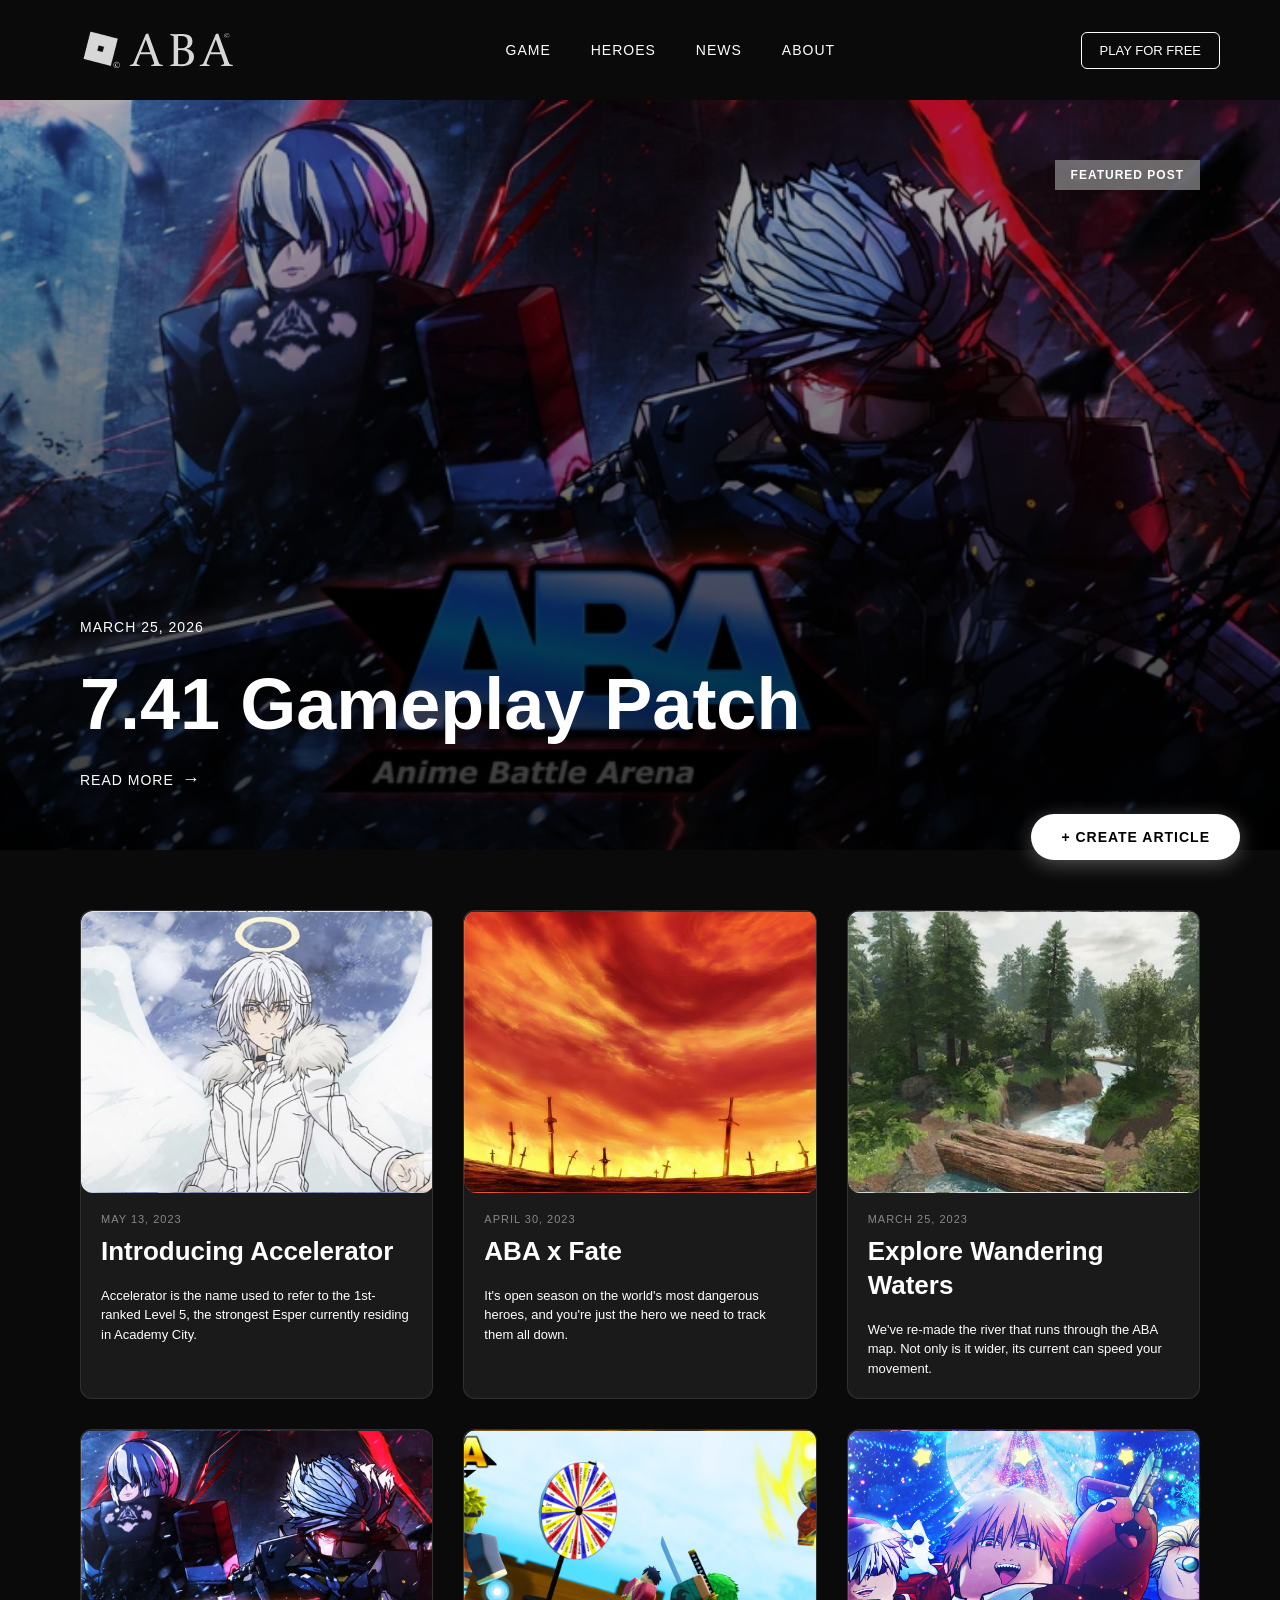
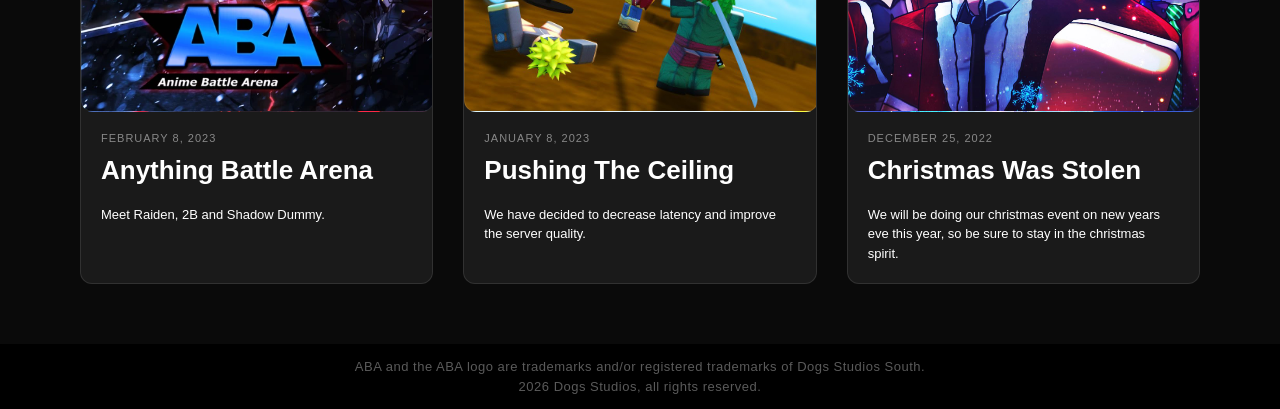
==== news.html @ ea3c291f "Add files via upload" ====
<!DOCTYPE html>
<html lang="en">
<head>
    <meta charset="UTF-8">
    <meta name="viewport" content="width=device-width, initial-scale=1.0">
    <title>Anime Battle Arena</title>
    <link rel="stylesheet" href="news.css">
    <style>
        .create-article-link {
            position: fixed;
            bottom: 40px;
            right: 40px;
            background-color: #fff;
            color: #000;
            padding: 15px 30px;
            border-radius: 50px;
            text-decoration: none;
            font-size: 14px;
            font-weight: 600;
            letter-spacing: 1px;
            text-transform: uppercase;
            box-shadow: 0 4px 20px rgba(255,255,255,0.3);
            transition: 0.3s;
            z-index: 1000;
        }

        .create-article-link:hover {
            background-color: #e0e0e0;
            transform: translateY(-3px);
            box-shadow: 0 6px 25px rgba(255,255,255,0.4);
        }

        .delete-article-btn {
            margin-top: 15px;
            padding: 8px 16px;
            background-color: #f04444;
            color: #fff;
            border: none;
            border-radius: 6px;
            font-size: 12px;
            font-weight: 600;
            letter-spacing: 1px;
            text-transform: uppercase;
            cursor: pointer;
            transition: 0.3s;
        }

        .delete-article-btn:hover {
            background-color: #d03333;
            transform: translateY(-2px);
        }
    </style>
</head>
<body>
    <header>
        <img src="images/header-logo.png">

    <nav>
        <a href="index.html">GAME</a>
        <a href="heroes.html">HEROES</a>
        <a href="news.html">NEWS</a>
        <a href="about.html">ABOUT</a>
    </nav>

    <div class="header-right">
        <a href="https://www.roblox.com/games/1458767429/ABA" class="btn-outline">PLAY FOR FREE</a>
    </div>
    </header>
    
    <section class="featured-hero-section">
        <div class="featured-badge">FEATURED POST</div>
        <div class="featured-hero-date">March 25, 2026</div>
        <h1 class="featured-hero-title">7.41 Gameplay Patch</h1>
        <a href="#" class="featured-read-more">Read More</a>
    </section>

    <div class="news-cards-grid">
        
        <div class="news-article-card news-article-card-1">
            <div class="news-article-image"></div>
            <div class="news-article-content">
                <div class="news-article-date">May 13, 2023</div>
                <h3 class="news-article-title">Introducing Accelerator</h3>
                <div class="news-article-text">Accelerator is the name used to refer to the 1st-ranked Level 5, the strongest Esper currently residing in Academy City.</div>
            </div>
        </div>

        <div class="news-article-card news-article-card-2">
            <div class="news-article-image"></div>
            <div class="news-article-content">
                <div class="news-article-date">April 30, 2023</div>
                <h3 class="news-article-title">ABA x Fate</h3>
                <div class="news-article-text">It's open season on the world's most dangerous heroes, and you're just the hero we need to track them all down.</div>
            </div>
        </div>

        <div class="news-article-card news-article-card-3">
            <div class="news-article-image"></div>
            <div class="news-article-content">
                <div class="news-article-date">March 25, 2023</div>
                <h3 class="news-article-title">Explore Wandering Waters</h3>
                <div class="news-article-text">We've re-made the river that runs through the ABA map. Not only is it wider, its current can speed your movement.</div>
            </div>
        </div>

        <div class="news-article-card news-article-card-4">
            <div class="news-article-image"></div>
            <div class="news-article-content">
                <div class="news-article-date">February 8, 2023</div>
                <h3 class="news-article-title">Anything Battle Arena</h3>
                <div class="news-article-text">Meet Raiden, 2B and Shadow Dummy.</div>
            </div>
        </div>

        <div class="news-article-card news-article-card-5">
            <div class="news-article-image"></div>
            <div class="news-article-content">
                <div class="news-article-date">January 8, 2023</div>
                <h3 class="news-article-title">Pushing The Ceiling</h3>
                <div class="news-article-text">We have decided to decrease latency and improve the server quality.</div>
            </div>
        </div>

        <div class="news-article-card news-article-card-6">
            <div class="news-article-image"></div>
            <div class="news-article-content">
                <div class="news-article-date">December 25, 2022</div>
                <h3 class="news-article-title">Christmas Was Stolen</h3>
                <div class="news-article-text">We will be doing our christmas event on new years eve this year, so be sure to stay in the christmas spirit.</div>
            </div>
        </div>
    </div>

    <!-- Floating button to create new articles -->
    <a href="form.html" class="create-article-link">+ Create Article</a>

    <footer class="main-footer">
            <div class="brand-container">
                <div class="aba-logo"></div>
            
            <p class="legal-text">
                ABA and the ABA logo are trademarks and/or registered trademarks of Dogs Studios South. 2026 Dogs Studios, all rights reserved.
            </p>
    </footer>

    <script src="article-manager.js"></script>
    <script>
        document.querySelectorAll('.news-tab').forEach(tab => {
            tab.addEventListener('click', function() {
                document.querySelectorAll('.news-tab').forEach(t => t.classList.remove('active'));
                this.classList.add('active');
            });
        });
    </script>
</body>
</html>
---- news.css ----
/* News Page Specific Styles */

body {
    font-family: 'Inter', sans-serif;
    background-color: #0a0a0a;
    color: #ffffff;
    margin: 0;
    padding: 0;
}

header {
    position: relative;
    z-index: 2;
    padding: 25px 60px;
    display: flex;
    justify-content: space-between;
    align-items: center;
}

.logo {
    font-family: 'Playfair Display', serif;
    font-size: 28px;
    letter-spacing: 2px;
}

nav {
    display: flex;
    gap: 40px;
}

nav a {
    text-decoration: none;
    color: white;
    font-size: 14px;
    letter-spacing: 1px;
    transition: opacity 0.3s;
}

nav a:hover {
    opacity: 0.7;
}

.header-right {
    display: flex;
    gap: 20px;
    align-items: center;
}

.btn-outline {
    padding: 10px 18px;
    border: 1px solid white;
    border-radius: 6px;
    text-decoration: none;
    color: white;
    font-size: 13px;
    transition: 0.3s;
}

.btn-outline:hover {
    background: white;
    color: black;
}

.login {
    color: white;
    text-decoration: none;
}

/* Featured Hero Section */

.featured-hero-section {
    height: 70vh;
    background: linear-gradient(to bottom, rgba(0,0,0,0.3), rgba(0,0,0,0.8)), 
                url('images/741.webp');
    background-size: cover;
    background-position: top center;
    display: flex;
    flex-direction: column;
    justify-content: flex-end;
    padding: 60px 80px;
    position: relative;
}

.featured-badge {
    position: absolute;
    top: 60px;
    right: 80px;
    background-color: rgba(128, 128, 128, 0.8);
    color: #fff;
    padding: 8px 16px;
    font-size: 12px;
    font-weight: 600;
    letter-spacing: 1px;
}

.featured-hero-date {
    color: #ffffff;
    font-size: 14px;
    letter-spacing: 1px;
    margin-bottom: -30px;
    text-transform: uppercase;
}

.featured-hero-title {
    font-size: 72px;
    font-weight: 700;
    margin-bottom: 25px;
    line-height: 1.1;
}

.featured-read-more {
    color: #fff;
    text-decoration: none;
    font-size: 14px;
    letter-spacing: 1px;
    text-transform: uppercase;
    display: inline-flex;
    align-items: center;
    gap: 8px;
}

.featured-read-more::after {
    content: '→';
    font-size: 18px;
}

/* News Tabs */

.news-tabs {
    display: flex;
    padding: 0 80px;
    margin-top: -1px;
}

.news-tab {
    background-color: #2a2a2a;
    color: #fff;
    border: none;
    padding: 18px 50px;
    font-size: 13px;
    letter-spacing: 2px;
    text-transform: uppercase;
    cursor: pointer;
    font-weight: 600;
    transition: background-color 0.3s;
}

.news-tab.active {
    background-color: #1a1a1a;
}

.news-tab:not(.active) {
    background-color: #333;
    color: #888;
}

.news-tab:hover:not(.active) {
    background-color: #3a3a3a;
}

/* News Cards Grid */

.news-cards-grid {
    display: grid;
    grid-template-columns: repeat(3, 1fr);
    gap: 30px;
    padding: 60px 80px;
    background-color: #0a0a0a;
}

.news-article-card {
    background-color: #1a1a1a;
    background-repeat: no-repeat;
    overflow: hidden;
    transition: transform 0.3s;
    position: relative;
    border-radius: 12px;
    overflow: hidden;
    border: 1px solid rgba(255,255,255,0.1);
    transition: 0.15s;
}

.news-article-card:hover {
    transform: translateY(-5px);
}

.news-article-image {
    width: 100%;
    height: 280px;
    background-size: cover;
    background-position: center;
    background-repeat: no-repeat;
    position: relative;
    border-radius: 12px;
    overflow: hidden;
    border: 1px solid rgba(255,255,255,0.1);
    transition: 0.15s;
}

.news-article-card-1 .news-article-image {
    background:
                url('images/news1.jpg');
                background-size: cover;
                background-position: center;
}

.news-article-card-2 .news-article-image {
    background:
                url('images/news2.jpg');
                background-size: cover;
                background-position: center;
}

.news-article-card-3 .news-article-image {
    background: 
                url('images/news3.jpg');
                background-size: cover;
                background-position: center;
}

.news-article-card-4 .news-article-image {
    background:
                url('images/741.webp');
                background-size: cover;
                background-position: top center;
}

.news-article-card-5 .news-article-image {
    background:                 
                url('images/news5.jpg');
                background-size: cover;
                background-position: top center;
}

.news-article-card-6 .news-article-image {
    background:
                url('images/news6.jpg');
                background-size: cover;
                background-position: top center;
}


.news-article-content {
    padding: 20px;
}

.news-article-date {
    color: #888;
    font-size: 11px;
    letter-spacing: 1px;
    margin-bottom: 8px;
    text-transform: uppercase;
}

.news-article-title {
    font-size: 26px;
    font-weight: 700;
    line-height: 1.3;
    margin-top: 10px;
    color: #fff;
}

.news-article-text {
    font-size: 13px;
    opacity: 1;
    line-height: 1.5;
    margin-top: -9px;
}

/* Responsive Design */

@media (max-width: 1200px) {
    .news-cards-grid {
        grid-template-columns: repeat(2, 1fr);
    }
}

@media (max-width: 768px) {
    .featured-hero-section {
        padding: 40px 30px;
    }

    .featured-hero-title {
        font-size: 48px;
    }

    .news-tabs {
        padding: 0 30px;
    }

    .news-cards-grid {
        grid-template-columns: 1fr;
        padding: 40px 30px;
    }

    .featured-badge {
        right: 30px;
        top: 40px;
    }
}

/* --- FOOTER STYLES --- */
.main-footer {
    width: 100%;
    background-color: #000000;
    color: #808080;
    font-family: 'Segoe UI', Arial, sans-serif;
    display: flex;
    flex-direction: column;
    align-items: center; /* Centers everything horizontally */
    justify-content: center;
}

.brand-row {
    display: flex;
    align-items: center; /* Centers logos vertically against each other */
    justify-content: center;
    gap: 40px;
    margin-bottom: 25px;
    width: 100%;
}

/* Legal Text */
.legal-text {
    max-width: 600px;
    text-align: center;
    font-size: 13px;
    line-height: 1.5;
    padding: 0 20px;
    opacity: 0.7;
    letter-spacing: 0.5px;
}
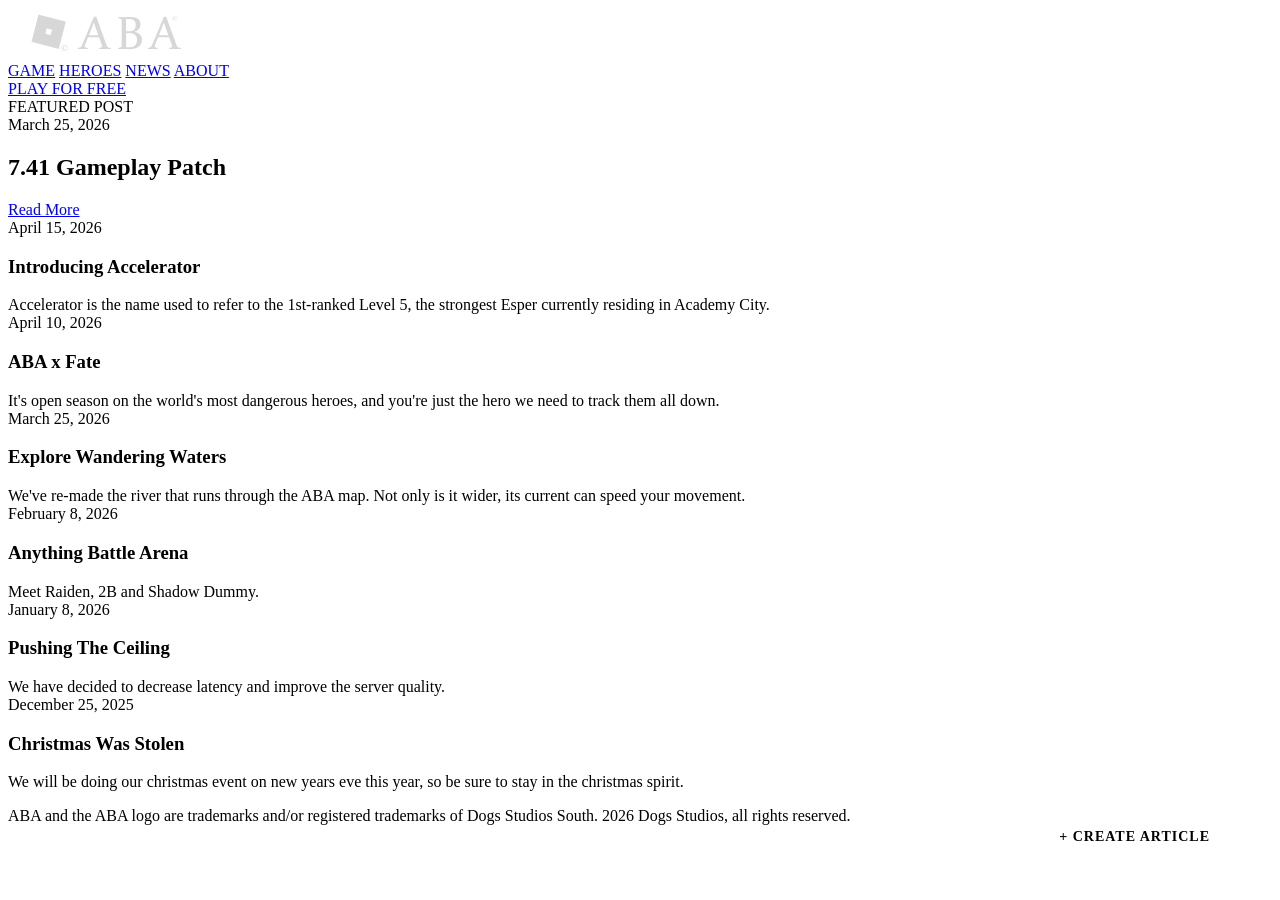
==== commit c34ad442: "Update news.html" ====
--- a/news.html
+++ b/news.html
@@ -79,7 +79,7 @@
         <div class="news-article-card news-article-card-1">
             <div class="news-article-image"></div>
             <div class="news-article-content">
-                <div class="news-article-date">May 13, 2023</div>
+                <div class="news-article-date">April 15, 2026</div>
                 <h3 class="news-article-title">Introducing Accelerator</h3>
                 <div class="news-article-text">Accelerator is the name used to refer to the 1st-ranked Level 5, the strongest Esper currently residing in Academy City.</div>
             </div>
@@ -88,7 +88,7 @@
         <div class="news-article-card news-article-card-2">
             <div class="news-article-image"></div>
             <div class="news-article-content">
-                <div class="news-article-date">April 30, 2023</div>
+                <div class="news-article-date">April 10, 2026</div>
                 <h3 class="news-article-title">ABA x Fate</h3>
                 <div class="news-article-text">It's open season on the world's most dangerous heroes, and you're just the hero we need to track them all down.</div>
             </div>
@@ -97,7 +97,7 @@
         <div class="news-article-card news-article-card-3">
             <div class="news-article-image"></div>
             <div class="news-article-content">
-                <div class="news-article-date">March 25, 2023</div>
+                <div class="news-article-date">March 25, 2026</div>
                 <h3 class="news-article-title">Explore Wandering Waters</h3>
                 <div class="news-article-text">We've re-made the river that runs through the ABA map. Not only is it wider, its current can speed your movement.</div>
             </div>
@@ -106,7 +106,7 @@
         <div class="news-article-card news-article-card-4">
             <div class="news-article-image"></div>
             <div class="news-article-content">
-                <div class="news-article-date">February 8, 2023</div>
+                <div class="news-article-date">February 8, 2026</div>
                 <h3 class="news-article-title">Anything Battle Arena</h3>
                 <div class="news-article-text">Meet Raiden, 2B and Shadow Dummy.</div>
             </div>
@@ -115,7 +115,7 @@
         <div class="news-article-card news-article-card-5">
             <div class="news-article-image"></div>
             <div class="news-article-content">
-                <div class="news-article-date">January 8, 2023</div>
+                <div class="news-article-date">January 8, 2026</div>
                 <h3 class="news-article-title">Pushing The Ceiling</h3>
                 <div class="news-article-text">We have decided to decrease latency and improve the server quality.</div>
             </div>
@@ -124,7 +124,7 @@
         <div class="news-article-card news-article-card-6">
             <div class="news-article-image"></div>
             <div class="news-article-content">
-                <div class="news-article-date">December 25, 2022</div>
+                <div class="news-article-date">December 25, 2025</div>
                 <h3 class="news-article-title">Christmas Was Stolen</h3>
                 <div class="news-article-text">We will be doing our christmas event on new years eve this year, so be sure to stay in the christmas spirit.</div>
             </div>
